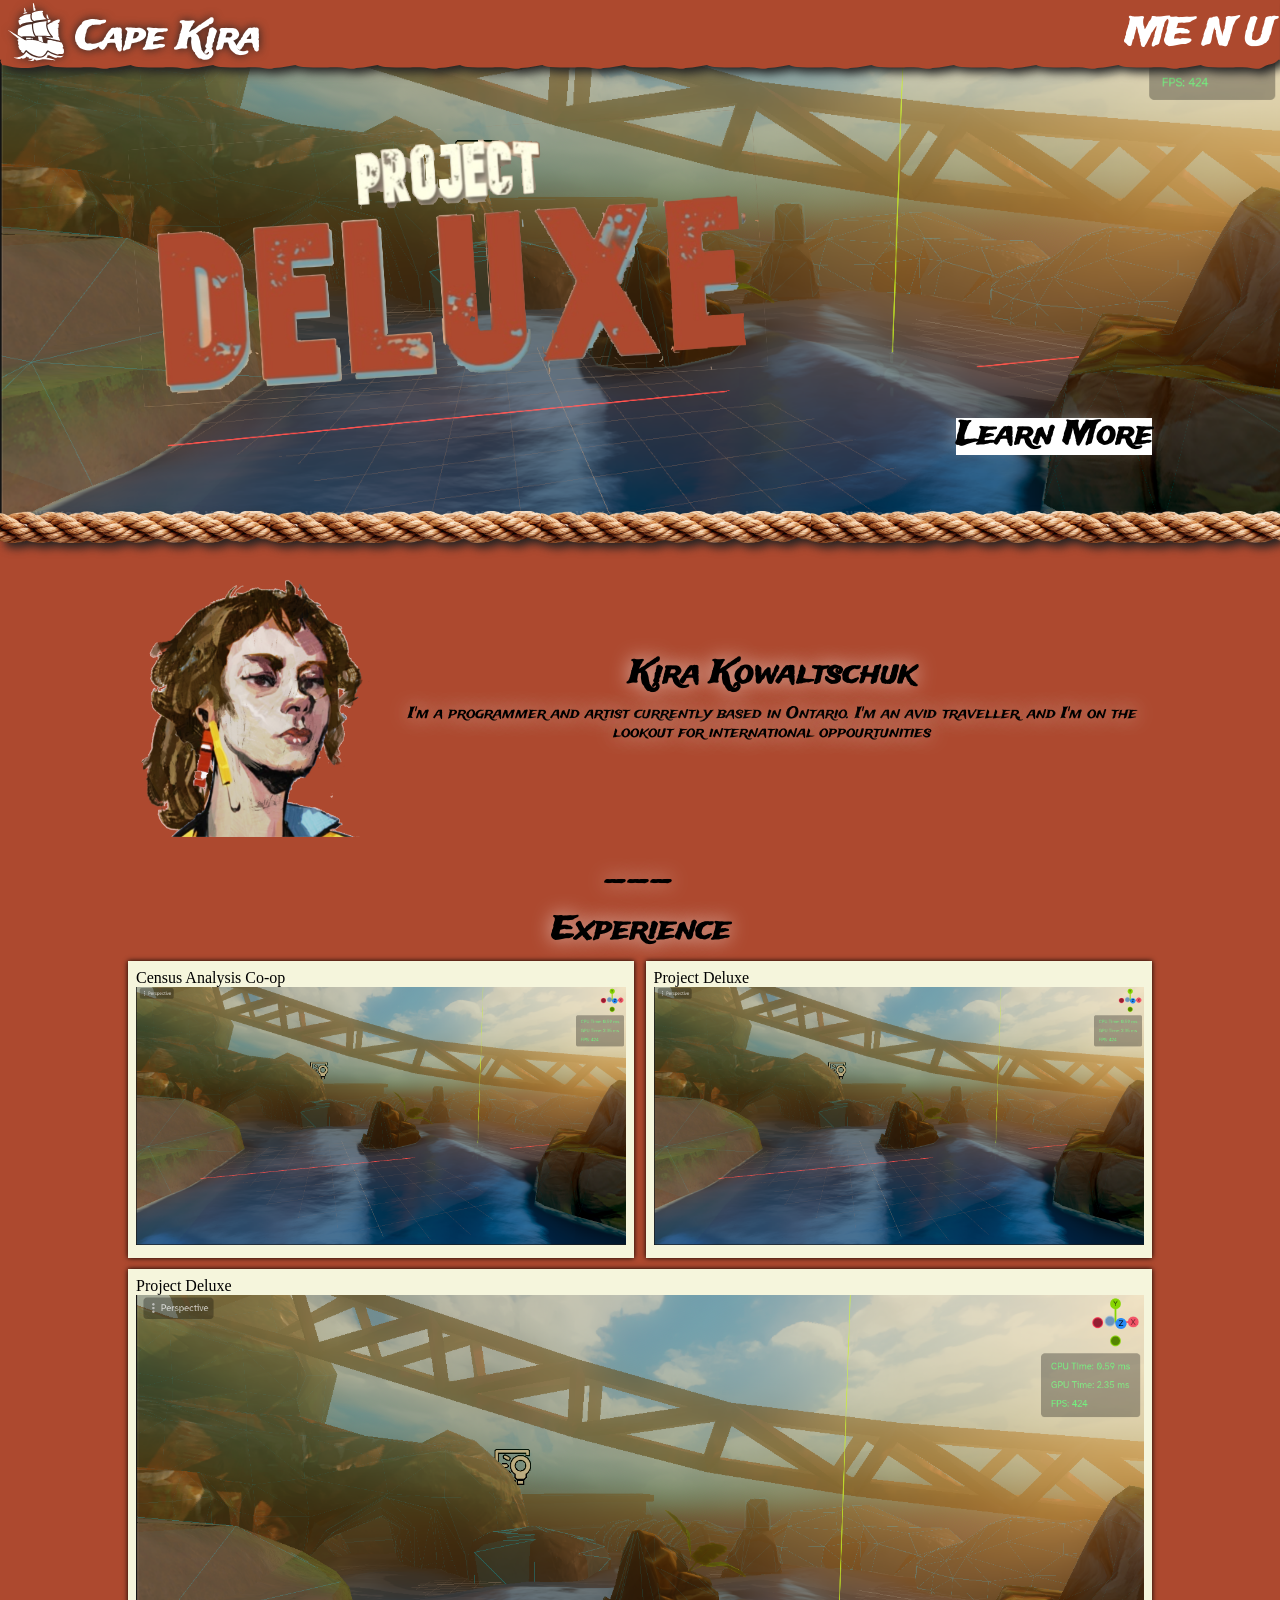
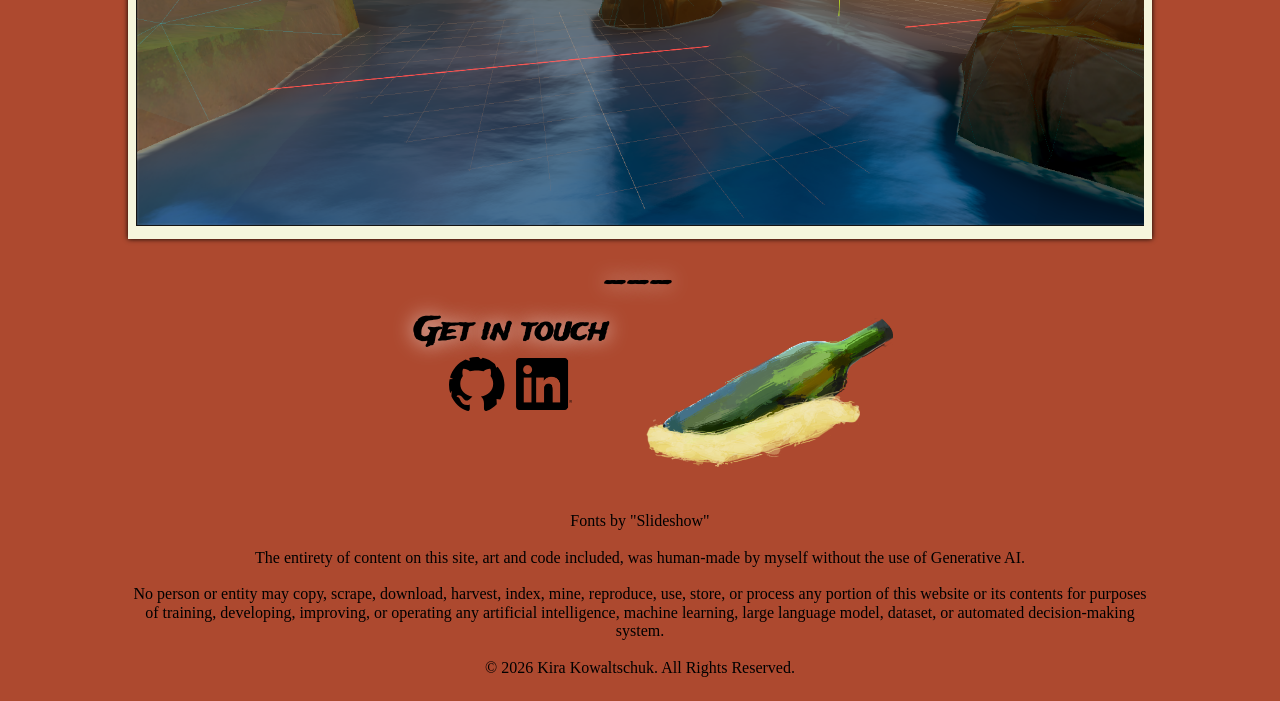
==== index.html @ f2f5a57f "FIX: Menu text" ====
<!DOCTYPE html>
<html lang="en">
    <!-- Header -->
    <head>
        <!-- Setup -->
        <meta charset="UTF-8" />
        <meta name="viewport" content="width=device-width, initial-scale=1.0" />

        <!-- Linking -->
        <link rel="stylesheet" href="css/styles.css" />

        <!-- Icon and Title -->
        <title>Cape Kira</title>
        <link rel="icon" href="assets/brand/logo_white.svg" />
    </head>

    <!-- Content -->
    <body class="void">
        <!-- Top for navigation -->
        <div id="top"></div>

        <!--  Navbar -->
        <div id="navbar" class="navbar row">
                <a class="row" style="align-items: flex-end; filter: drop-shadow(0px 0px 5px #222);" href="#top">
                    <img class="logo col" src="assets/brand/logo_white.svg" alt="Cape Kira Logo">
                    <h1 class="title col">Cape Kira</h1>
                </a>
            <div>
                <h1 class="title">ME N U</h1>
            </div>
        </div>

        <div class="highlight row" style="justify-content: center;">
            <!-- Highlight -->
            <div class="col section">
                <div class="row" style="align-self: flex-start;">
                    <img class="highlight-logo col"  src="assets/highlight/highlight_logo.png" alt="Project Deluxe Logo">
                </div>
                
                <div class="row" style="background-color:white; align-self: flex-end;">
                    <h1 class="heading col" style="text-align: right;">Learn More</h1>
                </div>
            </div>
        </div>

        <!-- Main content -->
        <div class="content col">

            <!-- divider -->
            <div class="divider"></div>

            <!-- About Me -->
            <div class="row section">
                <div class="col" style="flex:1">
                    <img class="profile" src="assets/brand/profile.png" alt="Profile Picture" >
                </div>
                <div class="col" style="flex: 3">
                    <h1 class="row heading">Kira Kowaltschuk</h1>
                    <p class="row text">I'm a programmer and artist currently based in Ontario. I'm an avid traveller, and I'm on the lookout for international oppourtunities </p>
                </div>
            </div>

            <!-- divider -->
            <div>
                <h1 class="heading">_ _ _</h1>
            </div>

            <!-- Experience -->
            <div class="col section">
                <h1 class="row heading">Experience</h1>
                <div class="row">
                    <div class="clickable card">
                        Census Analysis Co-op
                        <img class="card-image" src="assets/project_images/project_deluxe.png" alt="">
                    </div>
                    <div class="clickable card">
                        Project Deluxe
                        <img class="card-image" src="assets/project_images/project_deluxe.png" alt="">
                    </div>
                    <div class="clickable card">
                        Project Deluxe
                        <img class="card-image" src="assets/project_images/project_deluxe.png" alt="">
                    </div>
                </div>
            </div>

            <!-- divider -->
            <div>
                <h1 class="heading">_ _ _</h1>
            </div>

            <!-- Contact Info -->
            <div class="row section" style="align-items: flex-start;">
                <div class="spacer"></div>
                <div class="col" style="flex: 1;">
                    <h1 class="row heading">Get in touch</h1>
                    <div class="row">
                        <a href="https://github.com/KiraKirraa">
                            <img class="logo" src="assets/brand/GitHub_Logo_Pirate.svg" alt="Github Logo Link">
                        </a>
                        <a href="https://ca.linkedin.com/in/kirakirraa">
                            <img class="logo" src="assets/brand/LinkedIn_logo.png" alt="LinkedIn Logo Link">
                        </a>
                    </div>
                </div>
                <div class="col" style="flex:1">
                    <img class="profile" src="assets/models/bottle.png" alt="Profile Picture" >
                </div>
                <div class="spacer"></div>
            </div>

            <!-- Footer -->
            <p class="section" style="text-align:center">
                Fonts by "Slideshow"
                <br>
                <br>
                The entirety of content on this site, art and code included, was human-made by myself without the use of Generative AI.
                <br>
                <br>
                No person or entity may copy, scrape, download, harvest, index, mine, reproduce, use, store, or process any portion of this website or its contents for purposes of training, developing, improving, or operating any artificial intelligence, machine learning, large language model, dataset, or automated decision-making system.
                <br>
                <br>
                © 2026 Kira Kowaltschuk. All Rights Reserved.
            </p>
            
            
        </div>
    </body>
</html>
---- css/styles.css ----
/* Import better css first */
@import url(./normalize.css);

/* Get custom font */
@font-face {
    font-family: piracy;
    src: url(../assets/brand/TradeWinds-Regular.ttf);
}

:root {
    min-width: 300px;
    scroll-behavior:smooth;

    /* Text Colours*/
    --text-primary: black;
    --text-secondary: white;

    /* Theme Colours */
    --theme-colour-primary: rgb(217,179,104);
    --theme-colour-secondary: rgb(173, 73, 47);

    /* Gaps */
    --default-padding: 0.5rem;
    --default-gap: 0.7rem;

    /* Decorations */
    --default-shadow: 0px 0px 5px rgba(0,0,0,1);
    --default-text-shadow: 0px 0px 20px rgba(255, 255, 255, 0.7);

    /* Animations */
    --default-transtion: transform .2s;
    --default-hover-shadow: 0px 5px 5px rgba(0,0,0,.5);
    --default-hover-translate: 0px, -10px;

    /* Logo/Navbar */
    --logo-width:3.5rem;
    --logo-bias:-10rem;

    /* Highlight */
    --highlight-height: 10rem;
    --highlight-padding: 2rem;
    --highlight-image:url(../assets/project_images/project_deluxe.png);
    --highlight-logo-width: 20rem;
    --highlight-gap: 2rem;

    /* Profile */
    --profile-min-width: 10rem;

    /* Cards */
    --card-min-width: 20rem;
}

div {
    /* padding: var(--default-padding); */
    transition: var(--default-transtion); 
    z-index: 0;
    margin: 0%;
    padding: 0%;
}
a {
    text-decoration: none;
}

/* Text */
.title {
    color: var(--text-secondary);

    font-family: piracy;
    font-size: 2.4rem;

    margin: 0%;
}
.heading {
    text-wrap: nowrap;

    font-family: piracy;
    font-size: 2rem;

    text-shadow: var(--default-text-shadow);

    margin: 0%;    
}
.subheading {
    font-family: arial;
    font-size: 2rem;
}
.text {
    font-family: piracy;
    font-size: 1rem;

    text-shadow: var(--default-text-shadow);

    margin: 0%;  

    text-align: center;
}

/* Utility */
.row {
    display: flex; 
    flex-wrap: wrap; 
    gap:var(--default-gap);

    align-items: center;
    justify-items: center;
}
.col {
    display: flex;
    flex-wrap: nowrap;
    gap:var(--default-gap);

    flex-direction: column;

    align-items: center;
    justify-items: center;
}
.spacer {
    flex:1;
}
.section {
    padding: var(--default-padding);
    width:80%;
}
.clickable {
    box-shadow: var(--default-shadow);
}
.clickable:hover {
    transform: translate(var(--default-hover-translate));
    z-index: 2;

    box-shadow: var(--default-hover-shadow);
}

/* Page */
.void {
    background-color:var(--theme-colour-secondary);
}

/* Navbar */
.navbar {
    position: sticky; 
    top: 0;
    z-index: 3;

    background-image: url(../assets/brand/banner.svg);
    background-size: cover;
    background-repeat: no-repeat;
    background-position: bottom;
    filter: drop-shadow(5px 5px 5px #222);

    padding: var(--default-padding);

    flex-direction: row;
    align-content: center;
    justify-content: space-between;   

    margin-bottom: -2rem;
}
.logo {
    width: var(--logo-width);
    margin-top: -5px;
}

/* Highlight */
.highlight {
    /* height:100vw; */
    max-height: 60vh;

    background-image:var(--highlight-image); 
    background-size:cover;
    background-position: center;

    display: flex;
    flex-direction: row;
    /* justify-content: space-evenly; */

    /* padding: 20px; */
    padding-bottom: 4rem;
    padding-top: 4rem;
    gap:var(--default-gap);
}
.highlight-logo {
    /* TODO: Make this cleaner */
    width: 100%;
    max-width: 40rem;
    /* min-width: 200px; */
    max-height: 50rem;
}
.divider {
    background-image: url(../assets/highlight/divider.png);
    background-repeat: repeat;
    background-size: auto 100%;

    justify-self: flex-start;

    padding: 0%;
    margin: auto;

    width: 100%;
    height:2rem;
    overflow: hidden;

    filter: drop-shadow(5px 5px 5px #222);
 
    margin-top: -1rem;
}

/* Body */
.content {
    background-image: url(../assets/brand/bg_spread.png); 
    background-size: cover;
    background-position: center;

    z-index: -1;
}

/* Profile Pic */
.profile {
    width: 100%;
    min-width: var(--profile-min-width);
}

/* Cards */
.card {
    flex: 1;

    background-color: beige;
    padding: var(--default-padding);
}
.card-image {
    width: 100%; 
    min-width: var(--card-min-width);
}


/* Small view */
@media screen and (max-width: 540px) {

    /* Navbar display to col */
    .navbar {
        flex-direction: column;
    }

    .spacer {
        flex:0;
    }
}

@media (prefers-color-scheme: light) {

}
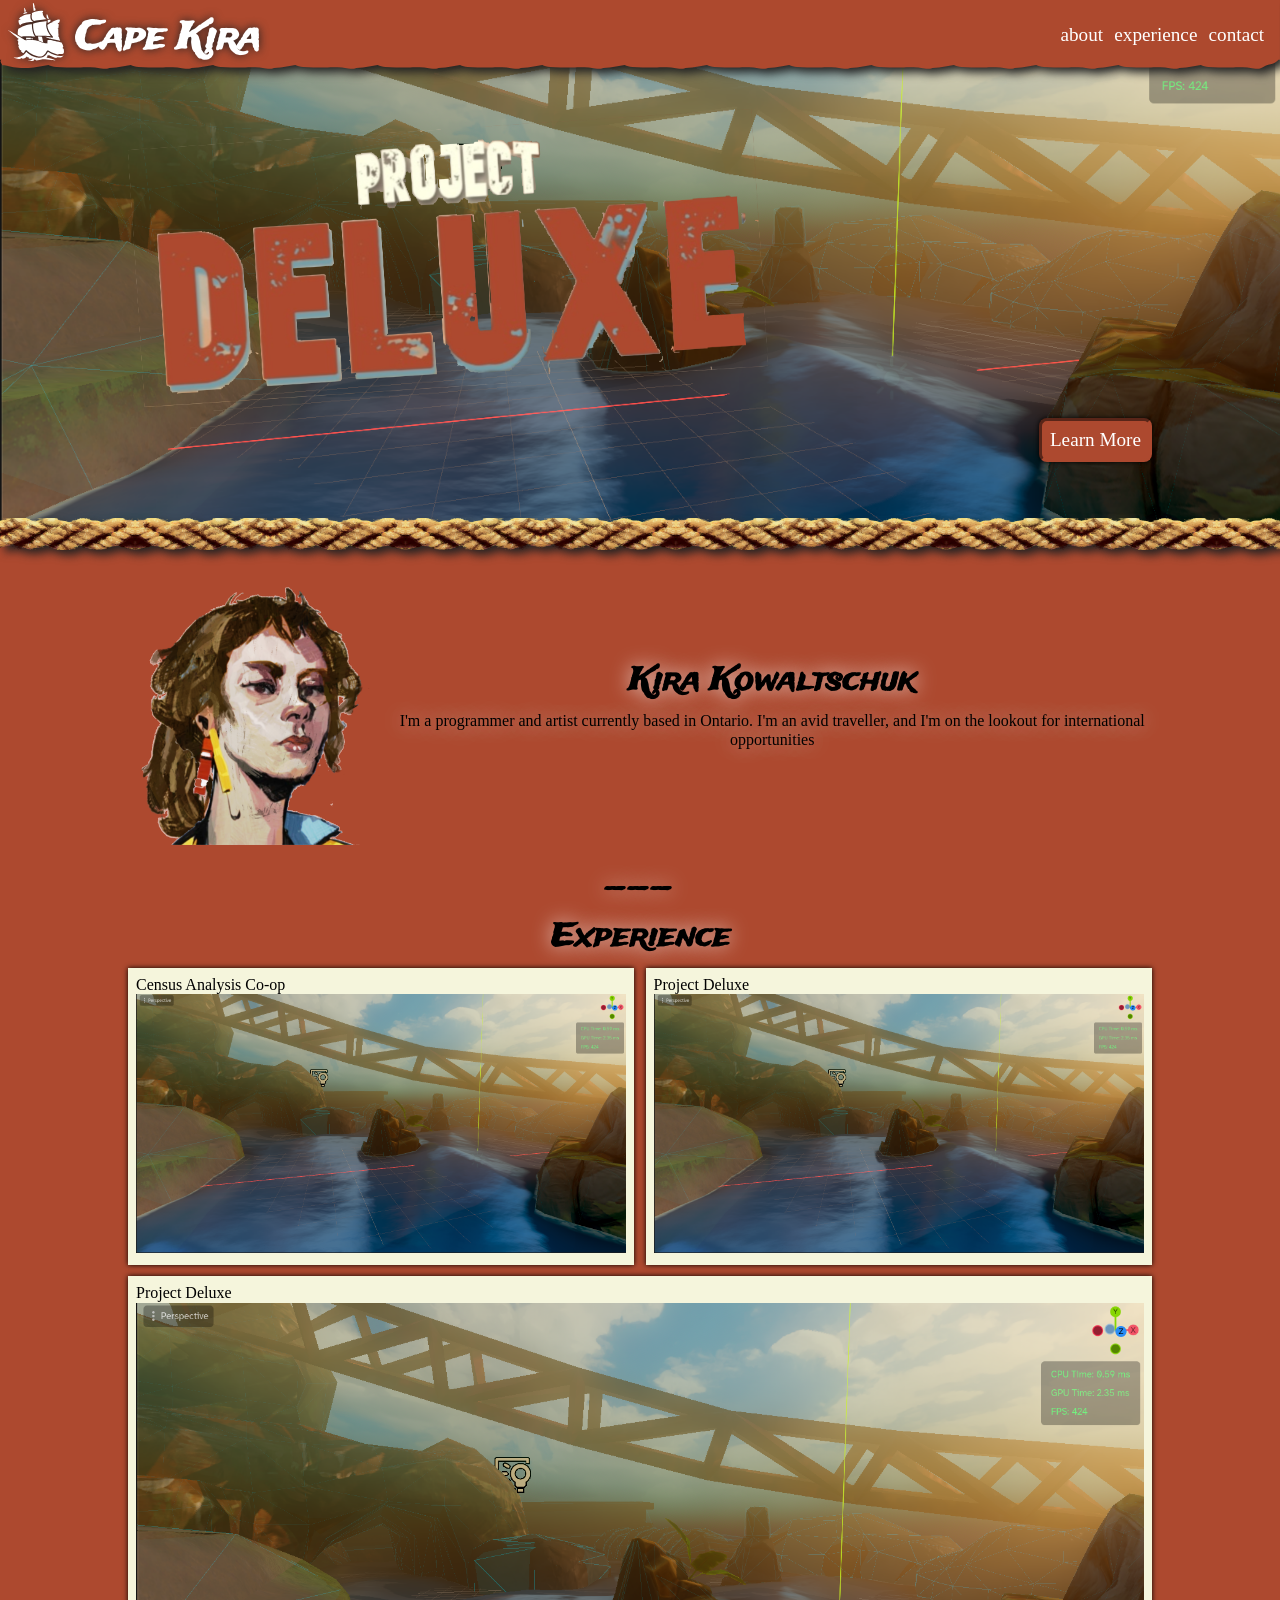
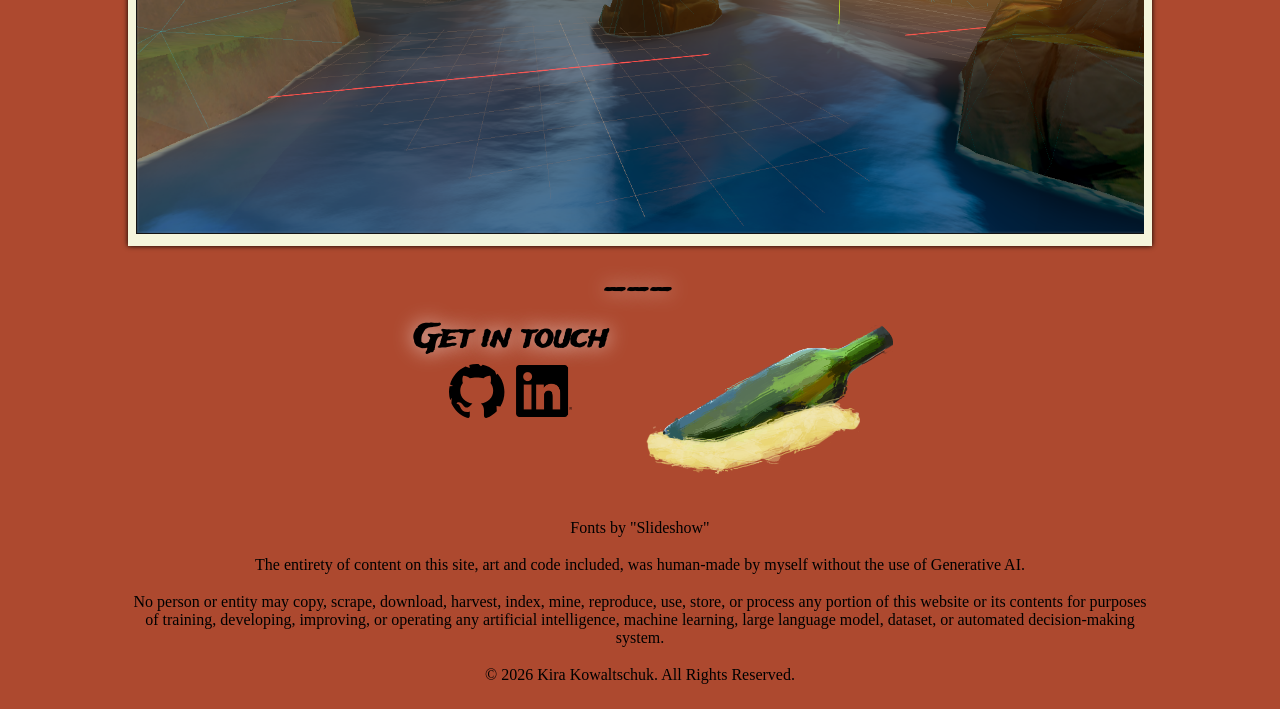
==== commit 5a5ee98e: "ADD: working links and menu" ====
--- a/index.html
+++ b/index.html
@@ -25,8 +25,10 @@
                     <img class="logo col" src="assets/brand/logo_white.svg" alt="Cape Kira Logo">
                     <h1 class="title col">Cape Kira</h1>
                 </a>
-            <div>
-                <h1 class="title">ME N U</h1>
+                <ul class="navbar-links row" >
+                    <li><a class="text-link" href="#about-top">about</a></li>
+                    <li><a class="text-link" href="#experience-top">experience</a></li>
+                    <li><a class="text-link" href="#contact-top">contact</a></li>
             </div>
         </div>
 
@@ -37,8 +39,8 @@
                     <img class="highlight-logo col"  src="assets/highlight/highlight_logo.png" alt="Project Deluxe Logo">
                 </div>
                 
-                <div class="row" style="background-color:white; align-self: flex-end;">
-                    <h1 class="heading col" style="text-align: right;">Learn More</h1>
+                <div class="clickable button row" style="align-self: flex-end;">
+                    <a class="text-link col" style="text-decoration:none;" href="https://bububirb.itch.io/project-deluxe">Learn More</a>
                 </div>
             </div>
         </div>
@@ -47,7 +49,7 @@
         <div class="content col">
 
             <!-- divider -->
-            <div class="divider"></div>
+            <div id="about-top" class="divider"></div>
 
             <!-- About Me -->
             <div class="row section">
@@ -56,13 +58,13 @@
                 </div>
                 <div class="col" style="flex: 3">
                     <h1 class="row heading">Kira Kowaltschuk</h1>
-                    <p class="row text">I'm a programmer and artist currently based in Ontario. I'm an avid traveller, and I'm on the lookout for international oppourtunities </p>
+                    <p class="row text">I'm a programmer and artist currently based in Ontario. I'm an avid traveller, and I'm on the lookout for international opportunities </p>
                 </div>
             </div>
 
             <!-- divider -->
             <div>
-                <h1 class="heading">_ _ _</h1>
+                <h1 id="experience-top" class="heading">_ _ _</h1>
             </div>
 
             <!-- Experience -->
@@ -86,7 +88,7 @@
 
             <!-- divider -->
             <div>
-                <h1 class="heading">_ _ _</h1>
+                <h1 id="contact-top" class="heading">_ _ _</h1>
             </div>
 
             <!-- Contact Info -->
--- a/css/styles.css
+++ b/css/styles.css
@@ -71,6 +71,7 @@
     margin: 0%;
 }
 .heading {
+    color: var(--text-primary);
     text-wrap: nowrap;
 
     font-family: piracy;
@@ -81,11 +82,13 @@
     margin: 0%;    
 }
 .subheading {
+    color: var(--text-primary);
     font-family: arial;
     font-size: 2rem;
 }
 .text {
-    font-family: piracy;
+    color: var(--text-primary);
+
     font-size: 1rem;
 
     text-shadow: var(--default-text-shadow);
@@ -93,6 +96,15 @@
     margin: 0%;  
 
     text-align: center;
+}
+.text-link {
+    color: var(--text-secondary);
+
+    font-size: 1.2rem;
+
+    margin: 0%;
+
+    text-decoration: none;
 }
 
 /* Utility */
@@ -121,6 +133,15 @@
     padding: var(--default-padding);
     width:80%;
 }
+.button {
+    padding: var(--default-padding);
+
+    background-color: var(--theme-colour-secondary);
+    border: var(--theme-colour-secondary);
+
+    border-style: inset;
+    border-radius: var(--default-padding);
+}
 .clickable {
     box-shadow: var(--default-shadow);
 }
@@ -155,6 +176,13 @@
     justify-content: space-between;   
 
     margin-bottom: -2rem;
+}
+.navbar-links {
+    list-style: none; 
+    margin:0%;
+    margin-inline: var(--default-padding);
+    padding:0%; 
+    justify-content:space-evenly;
 }
 .logo {
     width: var(--logo-width);
@@ -239,6 +267,8 @@
     /* Navbar display to col */
     .navbar {
         flex-direction: column;
+
+
     }
 
     .spacer {
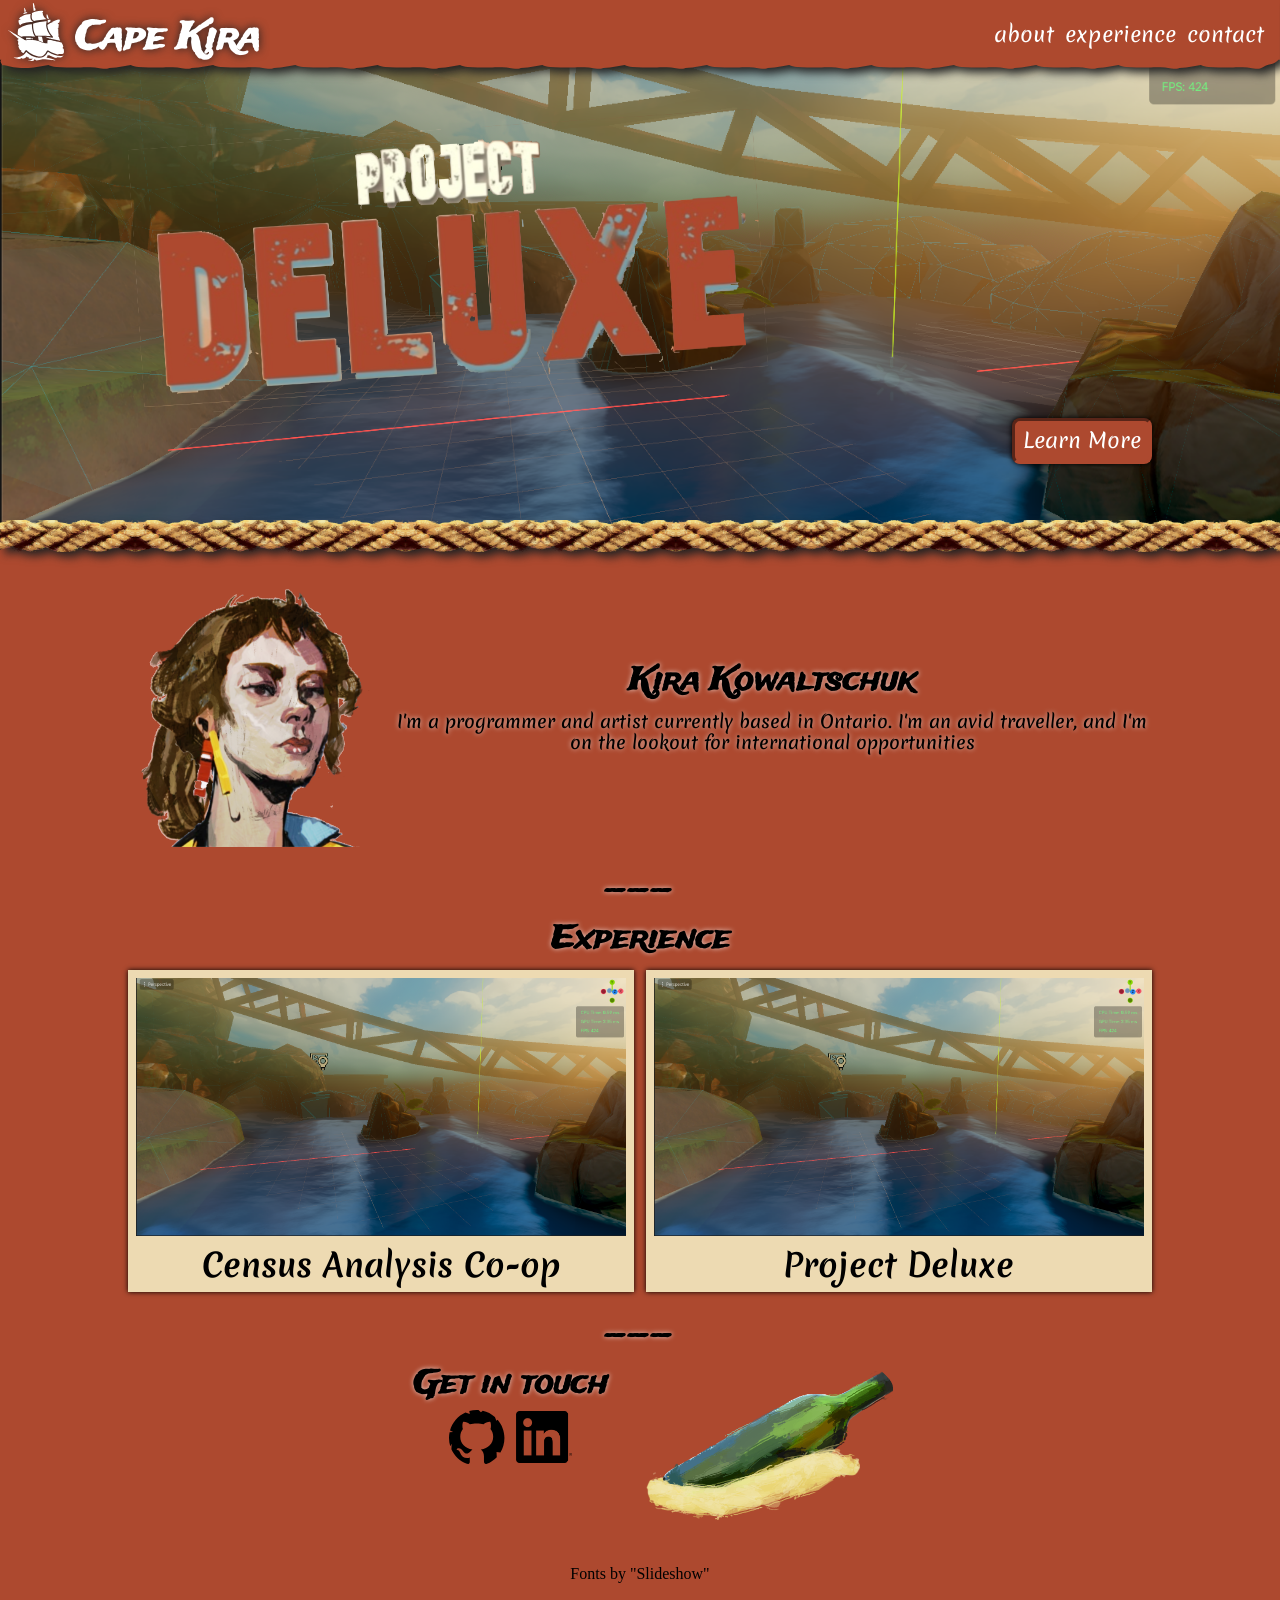
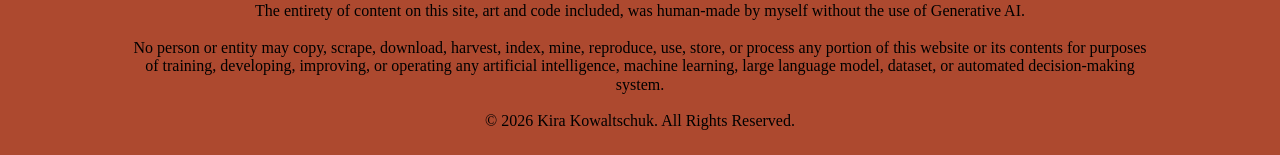
==== commit eff5b27e: "Layout done" ====
--- a/index.html
+++ b/index.html
@@ -71,17 +71,13 @@
             <div class="col section">
                 <h1 class="row heading">Experience</h1>
                 <div class="row">
-                    <div class="clickable card">
-                        Census Analysis Co-op
+                    <div class="clickable card col">
                         <img class="card-image" src="assets/project_images/project_deluxe.png" alt="">
+                        <h2 class="subheading">Census Analysis Co-op</h2>
                     </div>
-                    <div class="clickable card">
-                        Project Deluxe
+                    <div class="clickable card col">
                         <img class="card-image" src="assets/project_images/project_deluxe.png" alt="">
-                    </div>
-                    <div class="clickable card">
-                        Project Deluxe
-                        <img class="card-image" src="assets/project_images/project_deluxe.png" alt="">
+                        <h2 class="subheading">Project Deluxe</h2>
                     </div>
                 </div>
             </div>
@@ -98,10 +94,10 @@
                     <h1 class="row heading">Get in touch</h1>
                     <div class="row">
                         <a href="https://github.com/KiraKirraa">
-                            <img class="logo" src="assets/brand/GitHub_Logo_Pirate.svg" alt="Github Logo Link">
+                            <img class="logo" src="assets/external_logos/GitHub_Logo_Pirate.svg" alt="Github Logo Link">
                         </a>
                         <a href="https://ca.linkedin.com/in/kirakirraa">
-                            <img class="logo" src="assets/brand/LinkedIn_logo.png" alt="LinkedIn Logo Link">
+                            <img class="logo" src="assets/external_logos/LinkedIn_logo.png" alt="LinkedIn Logo Link">
                         </a>
                     </div>
                 </div>
--- a/css/styles.css
+++ b/css/styles.css
@@ -6,6 +6,10 @@
     font-family: piracy;
     src: url(../assets/brand/TradeWinds-Regular.ttf);
 }
+@font-face {
+    font-family: merienda;
+    src: url(../assets/brand/Merienda.ttf);
+}
 
 :root {
     min-width: 300px;
@@ -18,6 +22,7 @@
     /* Theme Colours */
     --theme-colour-primary: rgb(217,179,104);
     --theme-colour-secondary: rgb(173, 73, 47);
+    --theme-colour-tertiary: rgb(237, 218, 178);
 
     /* Gaps */
     --default-padding: 0.5rem;
@@ -25,7 +30,7 @@
 
     /* Decorations */
     --default-shadow: 0px 0px 5px rgba(0,0,0,1);
-    --default-text-shadow: 0px 0px 20px rgba(255, 255, 255, 0.7);
+    --default-text-shadow: 0px 0px 5px rgba(255, 255, 255, 0.7);
 
     /* Animations */
     --default-transtion: transform .2s;
@@ -82,25 +87,30 @@
     margin: 0%;    
 }
 .subheading {
+    font-family: merienda;
+    font-size: 2rem;
+
     color: var(--text-primary);
-    font-family: arial;
-    font-size: 2rem;
+
+    margin: 0%;
 }
 .text {
+    font-family: merienda;
+    font-size: 1.1rem;
+    font-weight: 500;
+
     color: var(--text-primary);
 
-    font-size: 1rem;
-
     text-shadow: var(--default-text-shadow);
 
-    margin: 0%;  
-
+    margin: 0%;
     text-align: center;
 }
 .text-link {
+    font-family: merienda;
+    font-size: 1.3rem;
+
     color: var(--text-secondary);
-
-    font-size: 1.2rem;
 
     margin: 0%;
 
@@ -252,7 +262,7 @@
 .card {
     flex: 1;
 
-    background-color: beige;
+    background-color: var(--theme-colour-tertiary);
     padding: var(--default-padding);
 }
 .card-image {
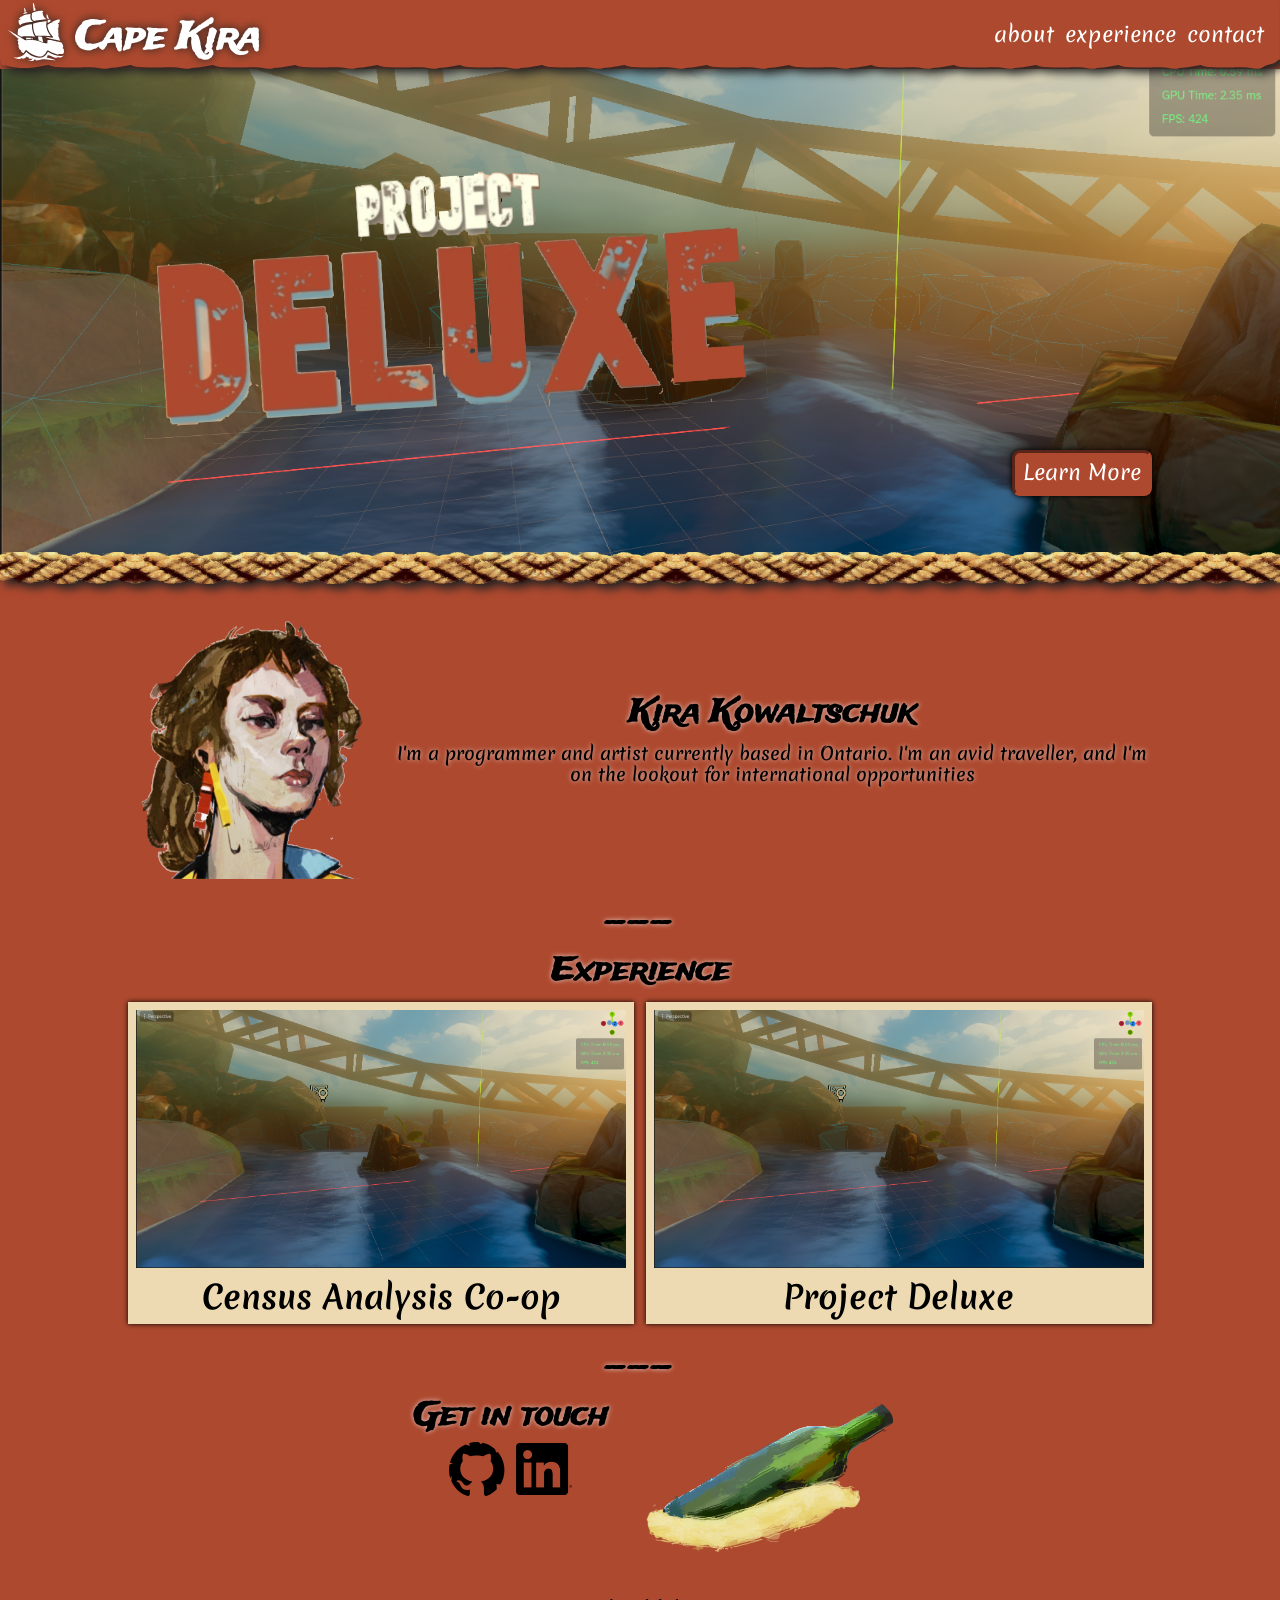
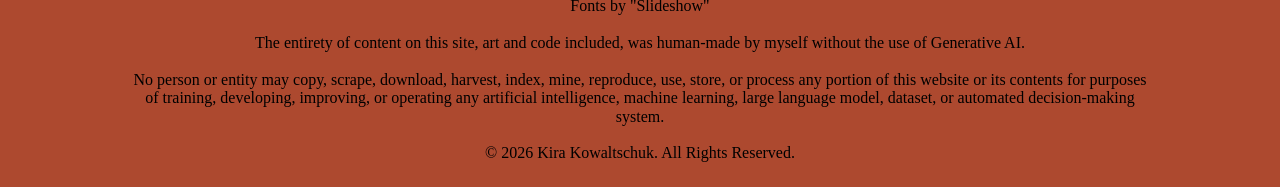
==== commit 42b2bee5: "ADD: finished cards, debating nwe pages vs modals" ====
--- a/index.html
+++ b/index.html
@@ -71,10 +71,10 @@
             <div class="col section">
                 <h1 class="row heading">Experience</h1>
                 <div class="row">
-                    <div class="clickable card col">
+                    <a class="clickable card col" href="./projects/census_coop/census_coop.html">
                         <img class="card-image" src="assets/project_images/project_deluxe.png" alt="">
                         <h2 class="subheading">Census Analysis Co-op</h2>
-                    </div>
+                    </a>
                     <div class="clickable card col">
                         <img class="card-image" src="assets/project_images/project_deluxe.png" alt="">
                         <h2 class="subheading">Project Deluxe</h2>
--- a/css/styles.css
+++ b/css/styles.css
@@ -185,7 +185,7 @@
     align-content: center;
     justify-content: space-between;   
 
-    margin-bottom: -2rem;
+    /* margin-bottom: -2rem; */
 }
 .navbar-links {
     list-style: none; 
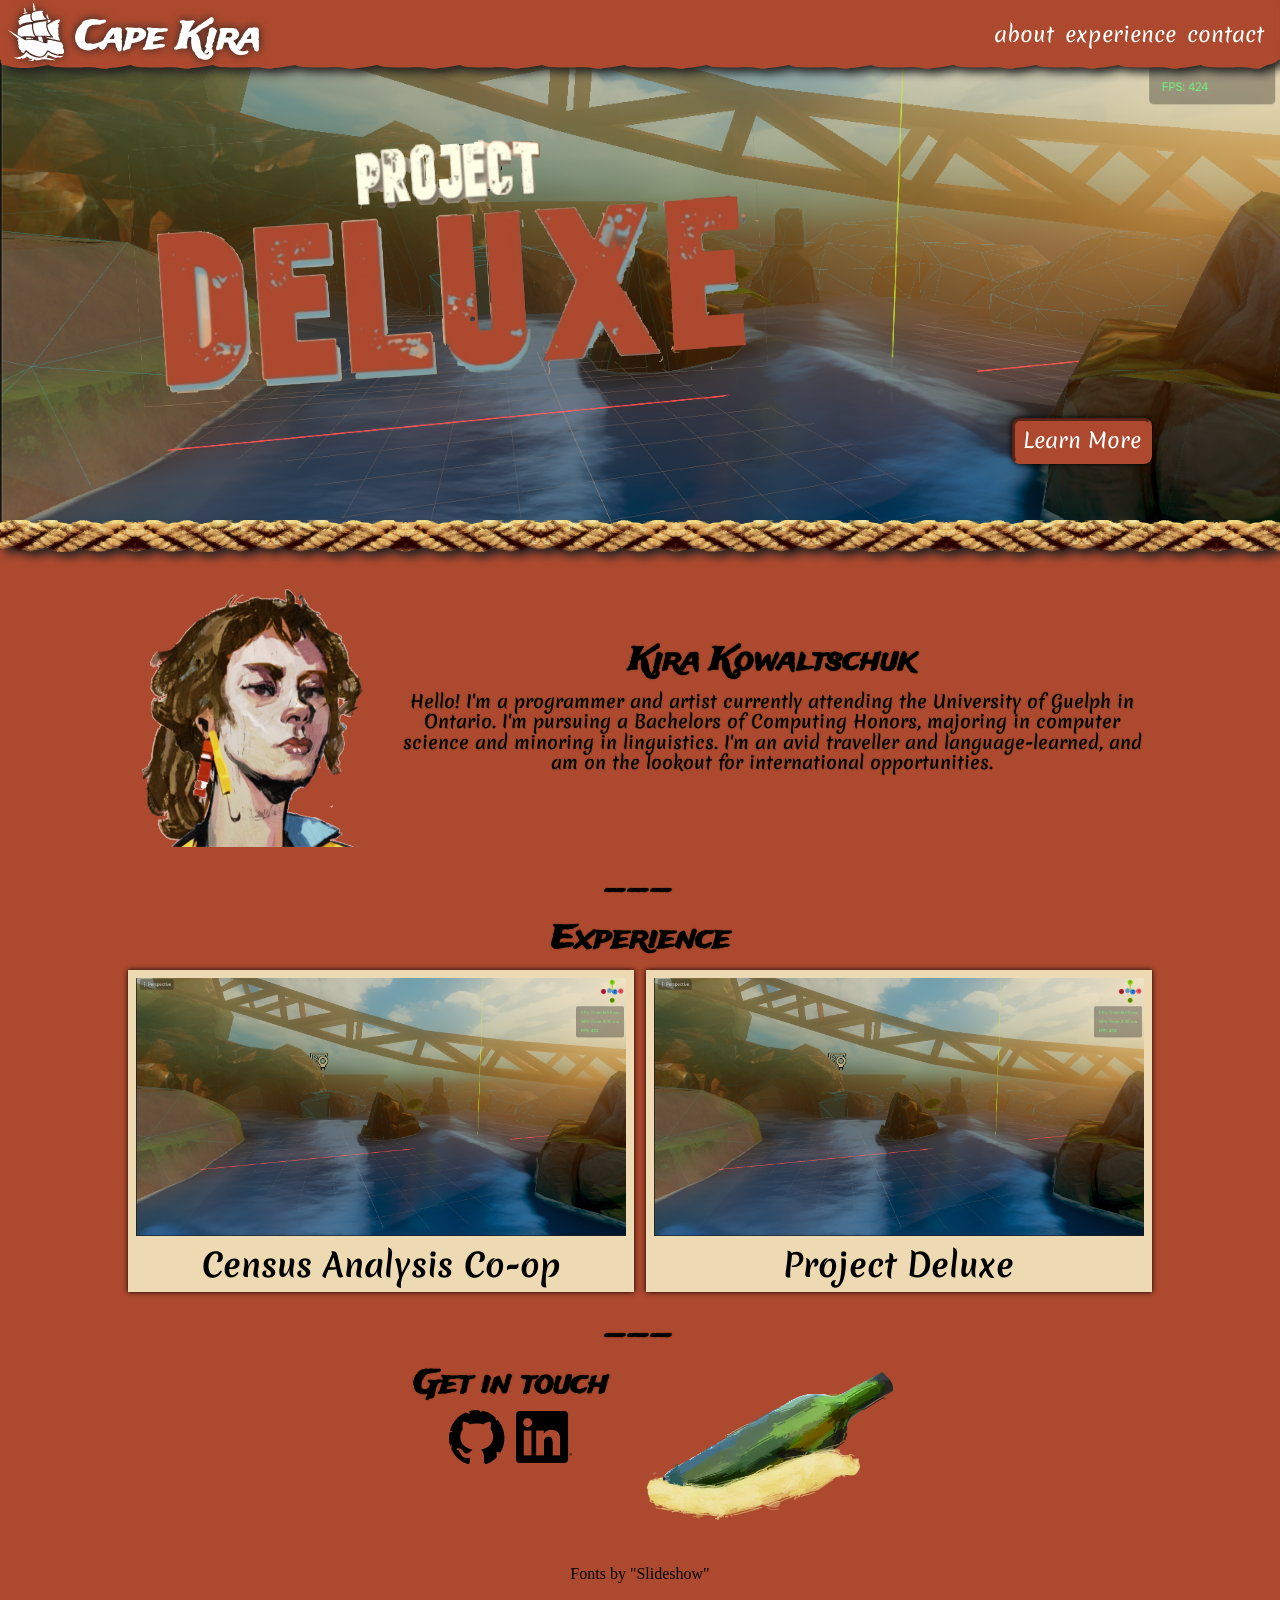
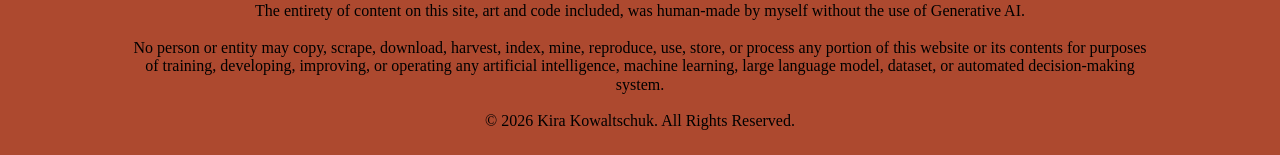
==== commit 5e453fda: "FIX: fonts" ====
--- a/index.html
+++ b/index.html
@@ -58,7 +58,7 @@
                 </div>
                 <div class="col" style="flex: 3">
                     <h1 class="row heading">Kira Kowaltschuk</h1>
-                    <p class="row text">I'm a programmer and artist currently based in Ontario. I'm an avid traveller, and I'm on the lookout for international opportunities </p>
+                    <p class="row text">Hello! I'm a programmer and artist currently attending the University of Guelph in Ontario. I'm pursuing a Bachelors of Computing Honors, majoring in computer science and minoring in linguistics. I'm an avid traveller and language-learned, and am on the lookout for international opportunities.</p>
                 </div>
             </div>
 
--- a/css/styles.css
+++ b/css/styles.css
@@ -30,7 +30,7 @@
 
     /* Decorations */
     --default-shadow: 0px 0px 5px rgba(0,0,0,1);
-    --default-text-shadow: 0px 0px 5px rgba(255, 255, 255, 0.7);
+    --default-text-shadow: 0px 0px 1.3px rgb(59, 43, 0);
 
     /* Animations */
     --default-transtion: transform .2s;
@@ -185,7 +185,7 @@
     align-content: center;
     justify-content: space-between;   
 
-    /* margin-bottom: -2rem; */
+    margin-bottom: -2rem;
 }
 .navbar-links {
     list-style: none; 
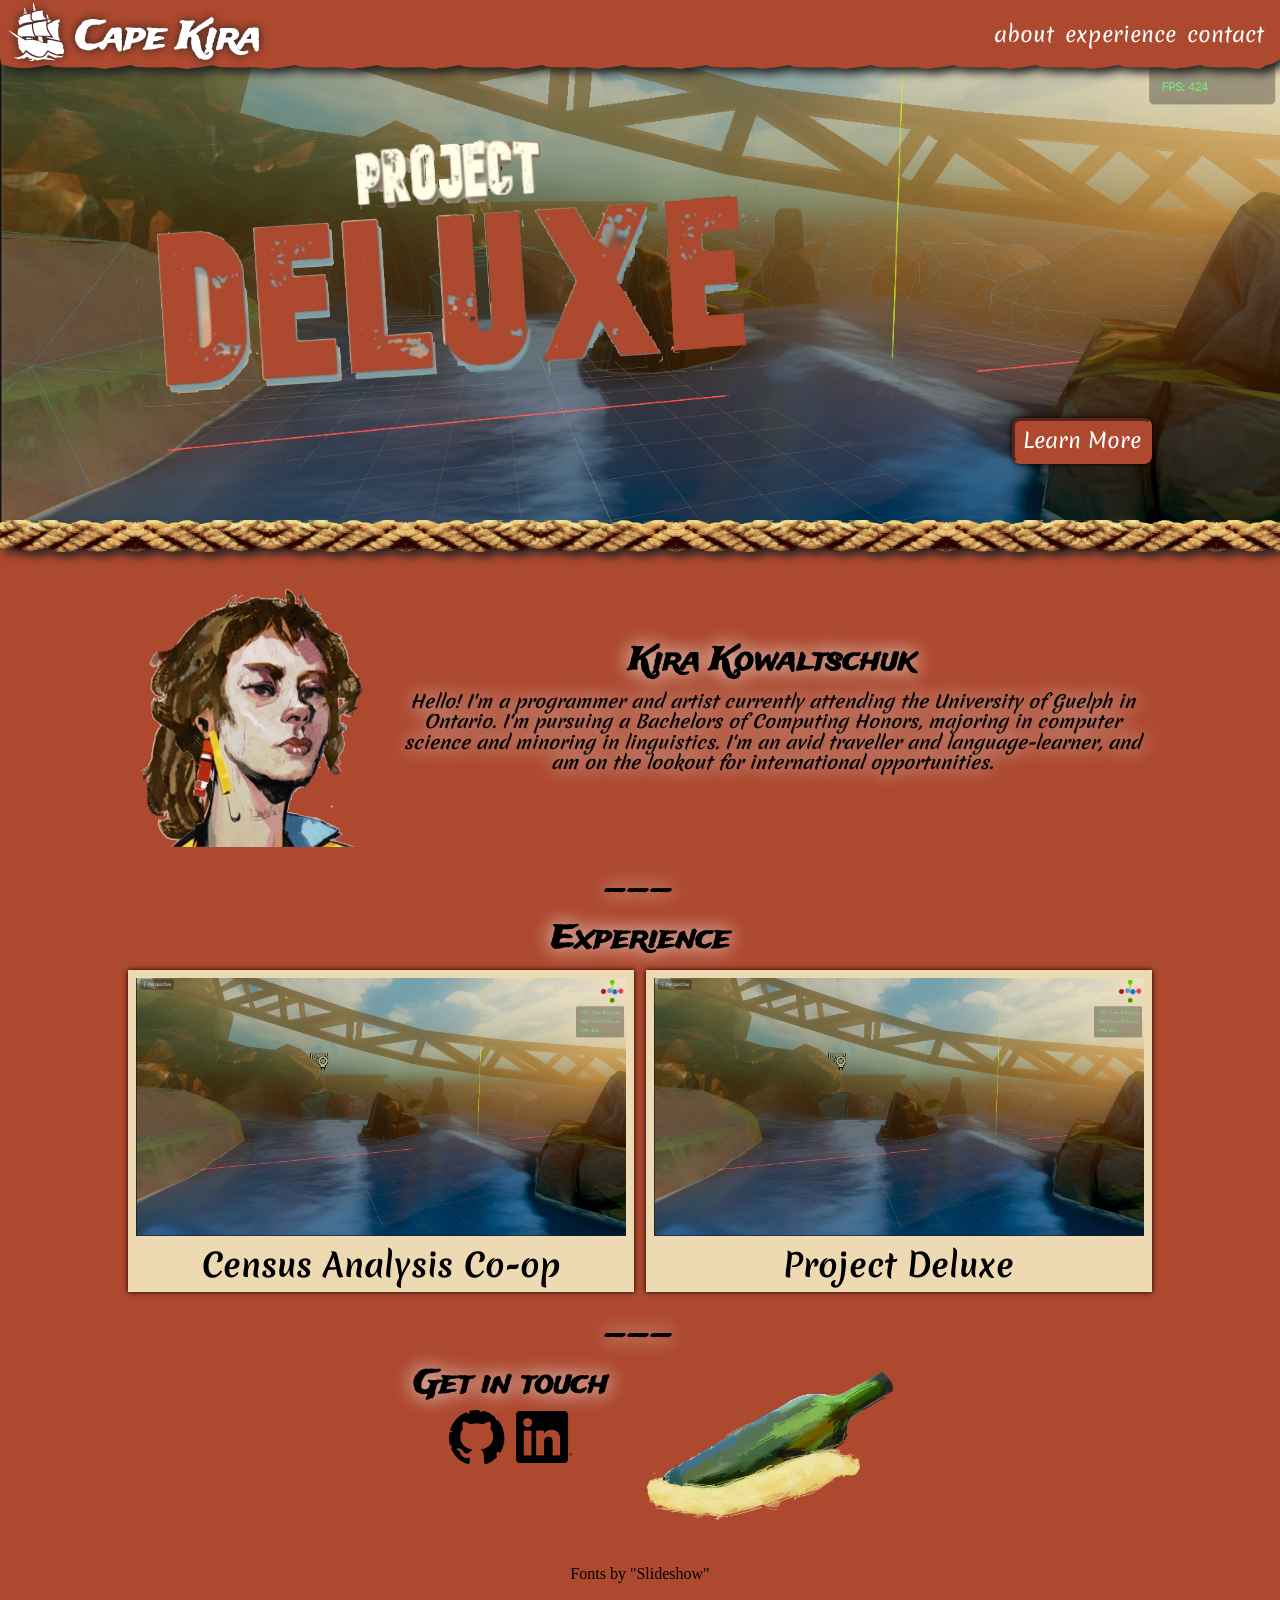
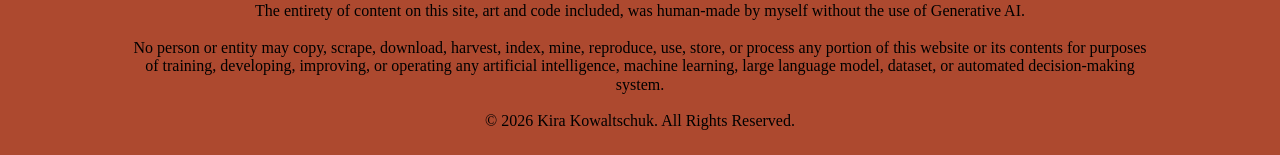
==== commit 9b81f0f5: "FIX:text again" ====
--- a/index.html
+++ b/index.html
@@ -58,7 +58,7 @@
                 </div>
                 <div class="col" style="flex: 3">
                     <h1 class="row heading">Kira Kowaltschuk</h1>
-                    <p class="row text">Hello! I'm a programmer and artist currently attending the University of Guelph in Ontario. I'm pursuing a Bachelors of Computing Honors, majoring in computer science and minoring in linguistics. I'm an avid traveller and language-learned, and am on the lookout for international opportunities.</p>
+                    <p class="row text">Hello! I'm a programmer and artist currently attending the University of Guelph in Ontario. I'm pursuing a Bachelors of Computing Honors, majoring in computer science and minoring in linguistics. I'm an avid traveller and language-learner, and am on the lookout for international opportunities.</p>
                 </div>
             </div>
 
--- a/css/styles.css
+++ b/css/styles.css
@@ -30,7 +30,7 @@
 
     /* Decorations */
     --default-shadow: 0px 0px 5px rgba(0,0,0,1);
-    --default-text-shadow: 0px 0px 1.3px rgb(59, 43, 0);
+    --default-text-shadow: 0px 0px 20px rgb(250, 249, 246);
 
     /* Animations */
     --default-transtion: transform .2s;
@@ -97,11 +97,14 @@
 .text {
     font-family: merienda;
     font-size: 1.1rem;
-    font-weight: 500;
+    font-weight: bold;
+    font-style: italic;
 
     color: var(--text-primary);
 
     text-shadow: var(--default-text-shadow);
+
+    
 
     margin: 0%;
     text-align: center;
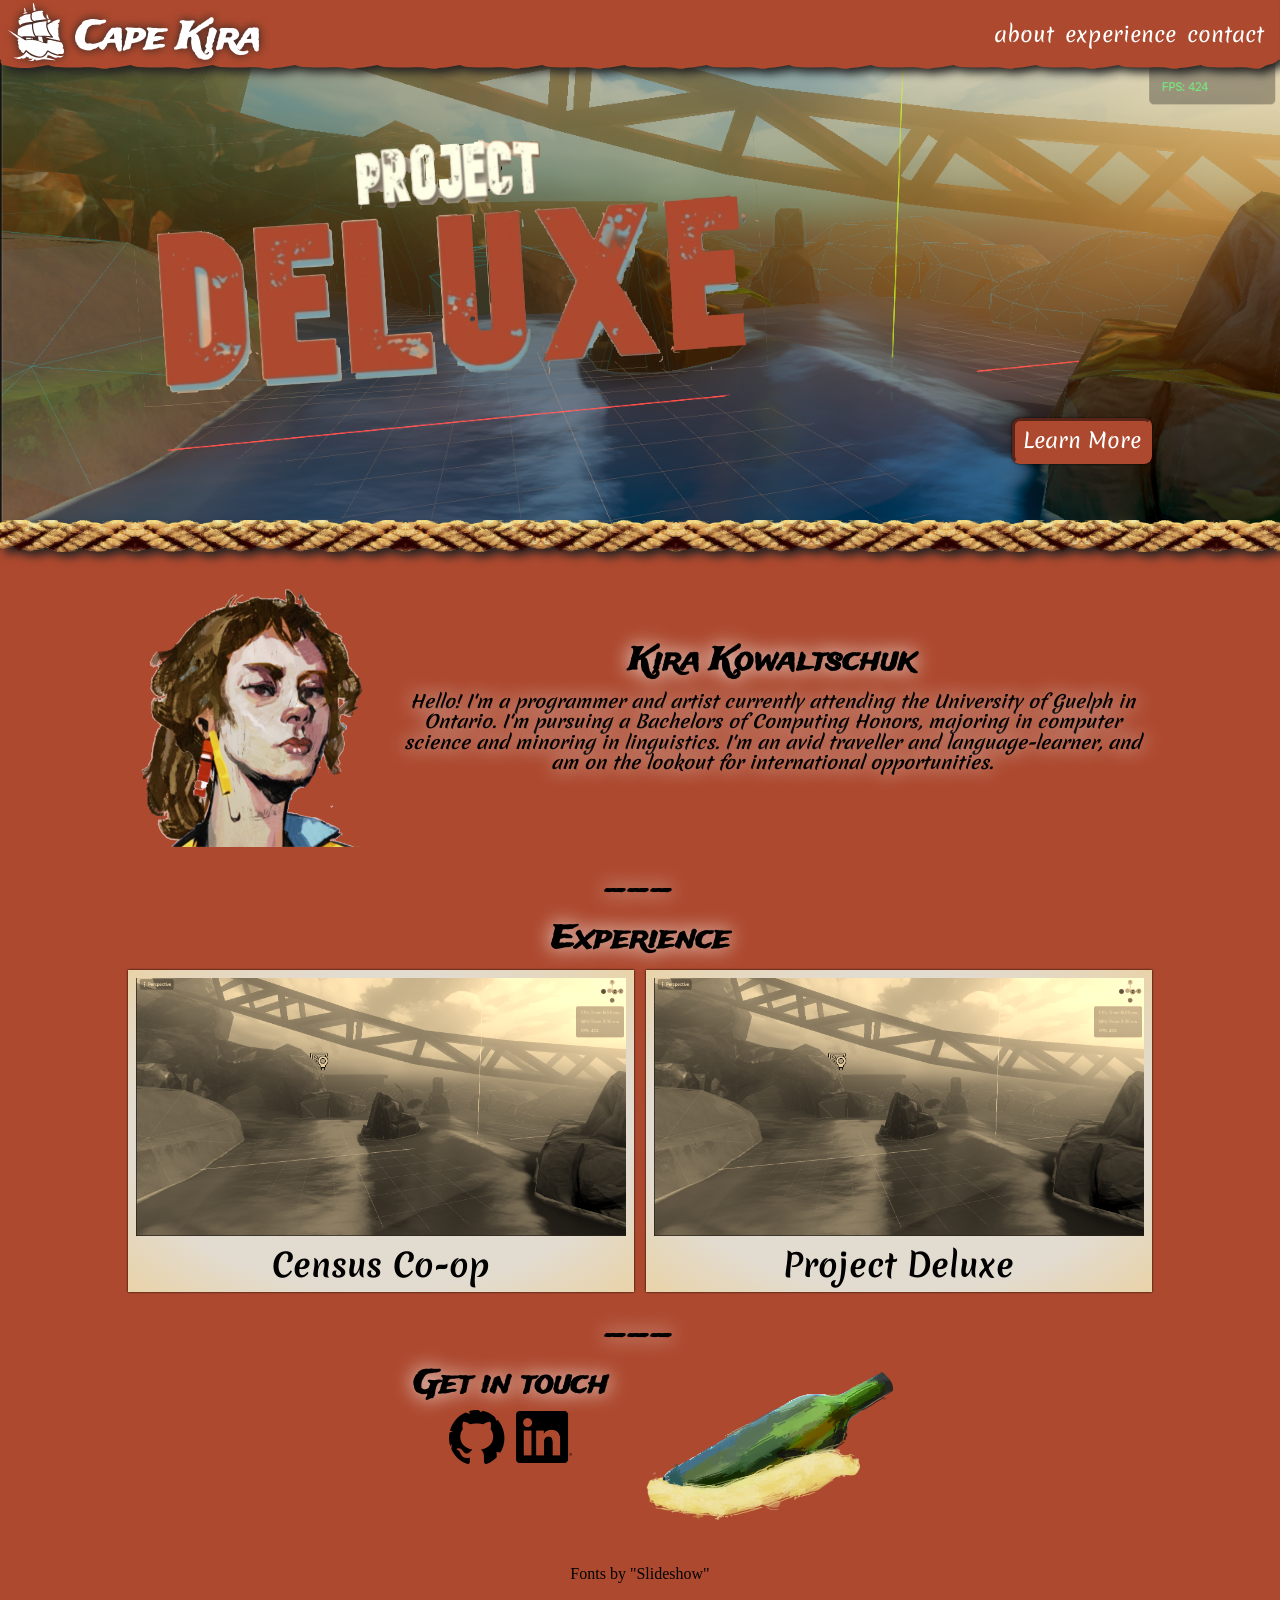
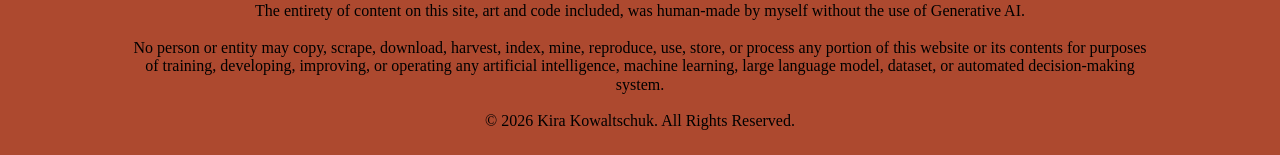
==== commit 53752e90: "FIXES AND MODAL TEST" ====
--- a/index.html
+++ b/index.html
@@ -71,10 +71,12 @@
             <div class="col section">
                 <h1 class="row heading">Experience</h1>
                 <div class="row">
+                    <!-- First Card -->
                     <a class="clickable card col" href="./projects/census_coop/census_coop.html">
                         <img class="card-image" src="assets/project_images/project_deluxe.png" alt="">
-                        <h2 class="subheading">Census Analysis Co-op</h2>
+                        <h2 class="subheading">Census Co-op</h2>
                     </a>
+                    <!-- Second Card -->
                     <div class="clickable card col">
                         <img class="card-image" src="assets/project_images/project_deluxe.png" alt="">
                         <h2 class="subheading">Project Deluxe</h2>
@@ -93,9 +95,12 @@
                 <div class="col" style="flex: 1;">
                     <h1 class="row heading">Get in touch</h1>
                     <div class="row">
+                        
                         <a href="https://github.com/KiraKirraa">
                             <img class="logo" src="assets/external_logos/GitHub_Logo_Pirate.svg" alt="Github Logo Link">
                         </a>
+                         
+
                         <a href="https://ca.linkedin.com/in/kirakirraa">
                             <img class="logo" src="assets/external_logos/LinkedIn_logo.png" alt="LinkedIn Logo Link">
                         </a>
@@ -106,6 +111,8 @@
                 </div>
                 <div class="spacer"></div>
             </div>
+            
+            
 
             <!-- Footer -->
             <p class="section" style="text-align:center">
--- a/css/styles.css
+++ b/css/styles.css
@@ -22,14 +22,13 @@
     /* Theme Colours */
     --theme-colour-primary: rgb(217,179,104);
     --theme-colour-secondary: rgb(173, 73, 47);
-    --theme-colour-tertiary: rgb(237, 218, 178);
 
     /* Gaps */
     --default-padding: 0.5rem;
     --default-gap: 0.7rem;
 
     /* Decorations */
-    --default-shadow: 0px 0px 5px rgba(0,0,0,1);
+    --default-shadow: 0px 0px 2px rgba(0,0,0,1);
     --default-text-shadow: 0px 0px 20px rgb(250, 249, 246);
 
     /* Animations */
@@ -53,6 +52,9 @@
 
     /* Cards */
     --card-min-width: 20rem;
+    --card-gradient: radial-gradient(rgb(226, 219, 207) 70%, rgb(233, 211, 168));
+
+    
 }
 
 div {
@@ -64,6 +66,7 @@
 }
 a {
     text-decoration: none;
+    transition: var(--default-transtion); 
 }
 
 /* Text */
@@ -103,8 +106,6 @@
     color: var(--text-primary);
 
     text-shadow: var(--default-text-shadow);
-
-    
 
     margin: 0%;
     text-align: center;
@@ -265,12 +266,18 @@
 .card {
     flex: 1;
 
-    background-color: var(--theme-colour-tertiary);
+    background-image: var(--card-gradient);
     padding: var(--default-padding);
+
 }
 .card-image {
     width: 100%; 
     min-width: var(--card-min-width);
+
+    filter: sepia();
+}
+.modal {
+    backdrop-filter: brightness(50%);
 }
 
 
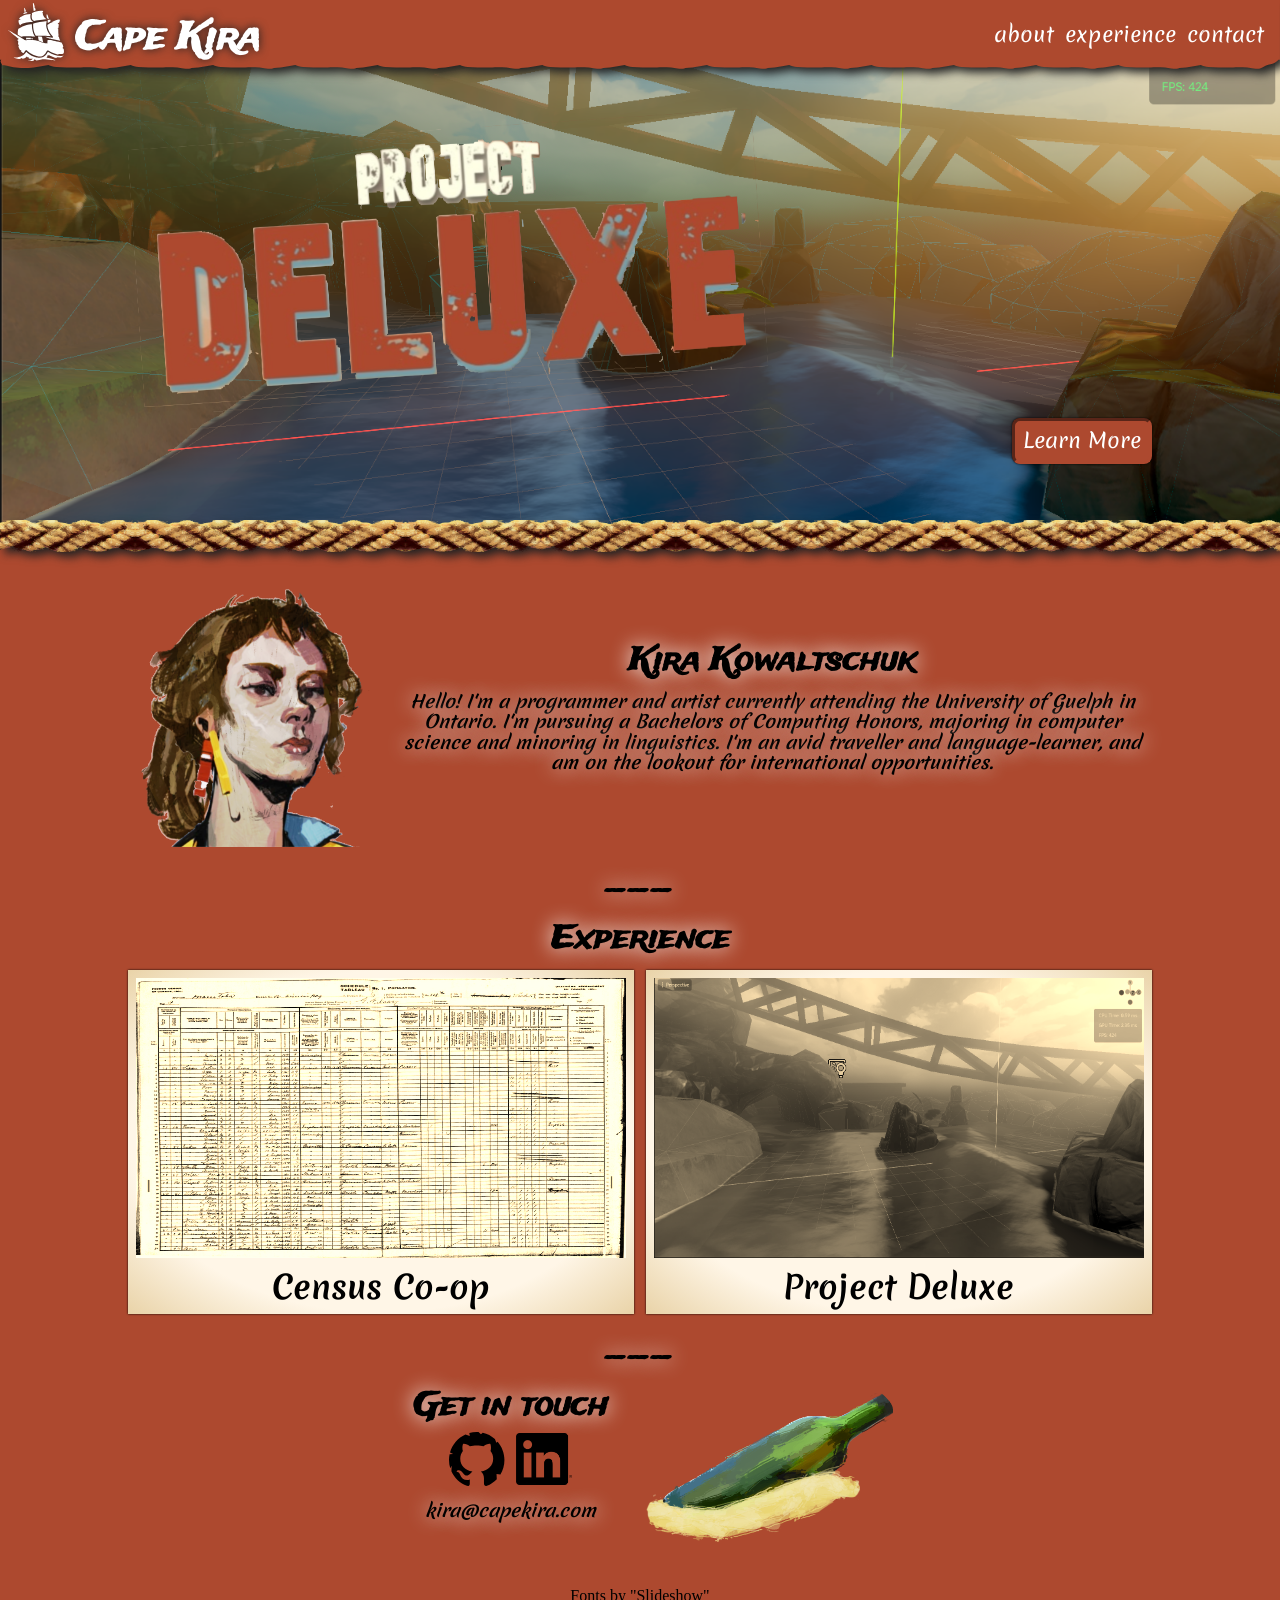
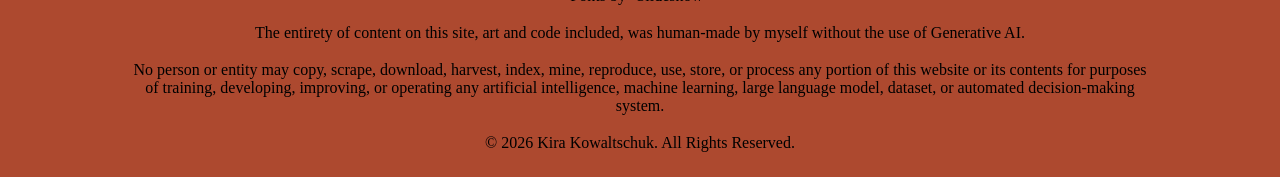
==== commit daf98262: "ADD: email and new page" ====
--- a/index.html
+++ b/index.html
@@ -47,88 +47,93 @@
 
         <!-- Main content -->
         <div class="content col">
+            <div class="brightness col">
+                <!-- divider -->
+                <div id="about-top" class="divider"></div>
 
-            <!-- divider -->
-            <div id="about-top" class="divider"></div>
-
-            <!-- About Me -->
-            <div class="row section">
-                <div class="col" style="flex:1">
-                    <img class="profile" src="assets/brand/profile.png" alt="Profile Picture" >
-                </div>
-                <div class="col" style="flex: 3">
-                    <h1 class="row heading">Kira Kowaltschuk</h1>
-                    <p class="row text">Hello! I'm a programmer and artist currently attending the University of Guelph in Ontario. I'm pursuing a Bachelors of Computing Honors, majoring in computer science and minoring in linguistics. I'm an avid traveller and language-learner, and am on the lookout for international opportunities.</p>
-                </div>
-            </div>
-
-            <!-- divider -->
-            <div>
-                <h1 id="experience-top" class="heading">_ _ _</h1>
-            </div>
-
-            <!-- Experience -->
-            <div class="col section">
-                <h1 class="row heading">Experience</h1>
-                <div class="row">
-                    <!-- First Card -->
-                    <a class="clickable card col" href="./projects/census_coop/census_coop.html">
-                        <img class="card-image" src="assets/project_images/project_deluxe.png" alt="">
-                        <h2 class="subheading">Census Co-op</h2>
-                    </a>
-                    <!-- Second Card -->
-                    <div class="clickable card col">
-                        <img class="card-image" src="assets/project_images/project_deluxe.png" alt="">
-                        <h2 class="subheading">Project Deluxe</h2>
+                <!-- About Me -->
+                <div class="row section">
+                    <div class="col" style="flex:1">
+                        <img class="profile" src="assets/brand/profile.png" alt="Profile Picture" >
+                    </div>
+                    <div class="col" style="flex: 3">
+                        <h1 class="row heading">Kira Kowaltschuk</h1>
+                        <p class="row text">Hello! I'm a programmer and artist currently attending the University of Guelph in Ontario. I'm pursuing a Bachelors of Computing Honors, majoring in computer science and minoring in linguistics. I'm an avid traveller and language-learner, and am on the lookout for international opportunities.</p>
                     </div>
                 </div>
-            </div>
 
-            <!-- divider -->
-            <div>
-                <h1 id="contact-top" class="heading">_ _ _</h1>
-            </div>
+                <!-- divider -->
+                <div>
+                    <h1 id="experience-top" class="heading">_ _ _</h1>
+                </div>
 
-            <!-- Contact Info -->
-            <div class="row section" style="align-items: flex-start;">
-                <div class="spacer"></div>
-                <div class="col" style="flex: 1;">
-                    <h1 class="row heading">Get in touch</h1>
+                <!-- Experience -->
+                <div class="col section">
+                    <h1 class="row heading">Experience</h1>
                     <div class="row">
-                        
-                        <a href="https://github.com/KiraKirraa">
-                            <img class="logo" src="assets/external_logos/GitHub_Logo_Pirate.svg" alt="Github Logo Link">
+                        <!-- First Card -->
+                        <a class="clickable card col" href="./projects/census/census.html">
+                            <img class="card-image" src="assets/project_images/census.jpg" alt="">
+                            <h2 class="subheading">Census Co-op</h2>
                         </a>
-                         
-
-                        <a href="https://ca.linkedin.com/in/kirakirraa">
-                            <img class="logo" src="assets/external_logos/LinkedIn_logo.png" alt="LinkedIn Logo Link">
-                        </a>
+                        <!-- Second Card -->
+                        <div class="clickable card col">
+                            <img class="card-image" src="assets/project_images/project_deluxe.png" alt="">
+                            <h2 class="subheading">Project Deluxe</h2>
+                        </div>
                     </div>
                 </div>
-                <div class="col" style="flex:1">
-                    <img class="profile" src="assets/models/bottle.png" alt="Profile Picture" >
+
+                <!-- divider -->
+                <div>
+                    <h1 id="contact-top" class="heading">_ _ _</h1>
                 </div>
-                <div class="spacer"></div>
+
+                <!-- Contact Info -->
+                <div class="row section" style="align-items: flex-start;">
+                    <div class="spacer"></div>
+                    <div class="col" style="flex: 1;">
+                        <h1 class="row heading">Get in touch</h1>
+                        <div class="row">
+                            
+                            <a href="https://github.com/KiraKirraa">
+                                <img class="logo" src="assets/external_logos/GitHub_Logo_Pirate.svg" alt="Github Logo Link">
+                            </a>
+                            
+
+                            <a href="https://ca.linkedin.com/in/kirakirraa">
+                                <img class="logo" src="assets/external_logos/LinkedIn_logo.png" alt="LinkedIn Logo Link">
+                            </a>
+                        </div>
+                        <div class="row">
+                            <a id="obfuscated" class="text" href="dumb robots can't read"> Enable Javascript to see this</a>
+                            <script src="/js/obfuscate.js" defer></script>
+                        </div>
+                    </div>
+                    <div class="col" style="flex:1">
+                        <img class="profile" src="assets/models/bottle.png" alt="Profile Picture" >
+                    </div>
+                    <div class="spacer"></div>
+                </div>
+                
+                
+
+                <!-- Footer -->
+                <p class="section" style="text-align:center">
+                    Fonts by "Slideshow"
+                    <br>
+                    <br>
+                    The entirety of content on this site, art and code included, was human-made by myself without the use of Generative AI.
+                    <br>
+                    <br>
+                    No person or entity may copy, scrape, download, harvest, index, mine, reproduce, use, store, or process any portion of this website or its contents for purposes of training, developing, improving, or operating any artificial intelligence, machine learning, large language model, dataset, or automated decision-making system.
+                    <br>
+                    <br>
+                    © 2026 Kira Kowaltschuk. All Rights Reserved.
+                </p>
+                
+                
             </div>
-            
-            
-
-            <!-- Footer -->
-            <p class="section" style="text-align:center">
-                Fonts by "Slideshow"
-                <br>
-                <br>
-                The entirety of content on this site, art and code included, was human-made by myself without the use of Generative AI.
-                <br>
-                <br>
-                No person or entity may copy, scrape, download, harvest, index, mine, reproduce, use, store, or process any portion of this website or its contents for purposes of training, developing, improving, or operating any artificial intelligence, machine learning, large language model, dataset, or automated decision-making system.
-                <br>
-                <br>
-                © 2026 Kira Kowaltschuk. All Rights Reserved.
-            </p>
-            
-            
         </div>
     </body>
 </html>
--- a/css/styles.css
+++ b/css/styles.css
@@ -52,7 +52,7 @@
 
     /* Cards */
     --card-min-width: 20rem;
-    --card-gradient: radial-gradient(rgb(226, 219, 207) 70%, rgb(233, 211, 168));
+    --card-gradient: radial-gradient(rgb(255, 246, 231) 70%, rgb(233, 211, 168));
 
     
 }
@@ -273,16 +273,14 @@
 .card-image {
     width: 100%; 
     min-width: var(--card-min-width);
+    aspect-ratio: 7 / 4;
 
     filter: sepia();
 }
-.modal {
-    backdrop-filter: brightness(50%);
-}
 
 
 /* Small view */
-@media screen and (max-width: 540px) {
+@media screen and (max-width: 600px) {
 
     /* Navbar display to col */
     .navbar {
